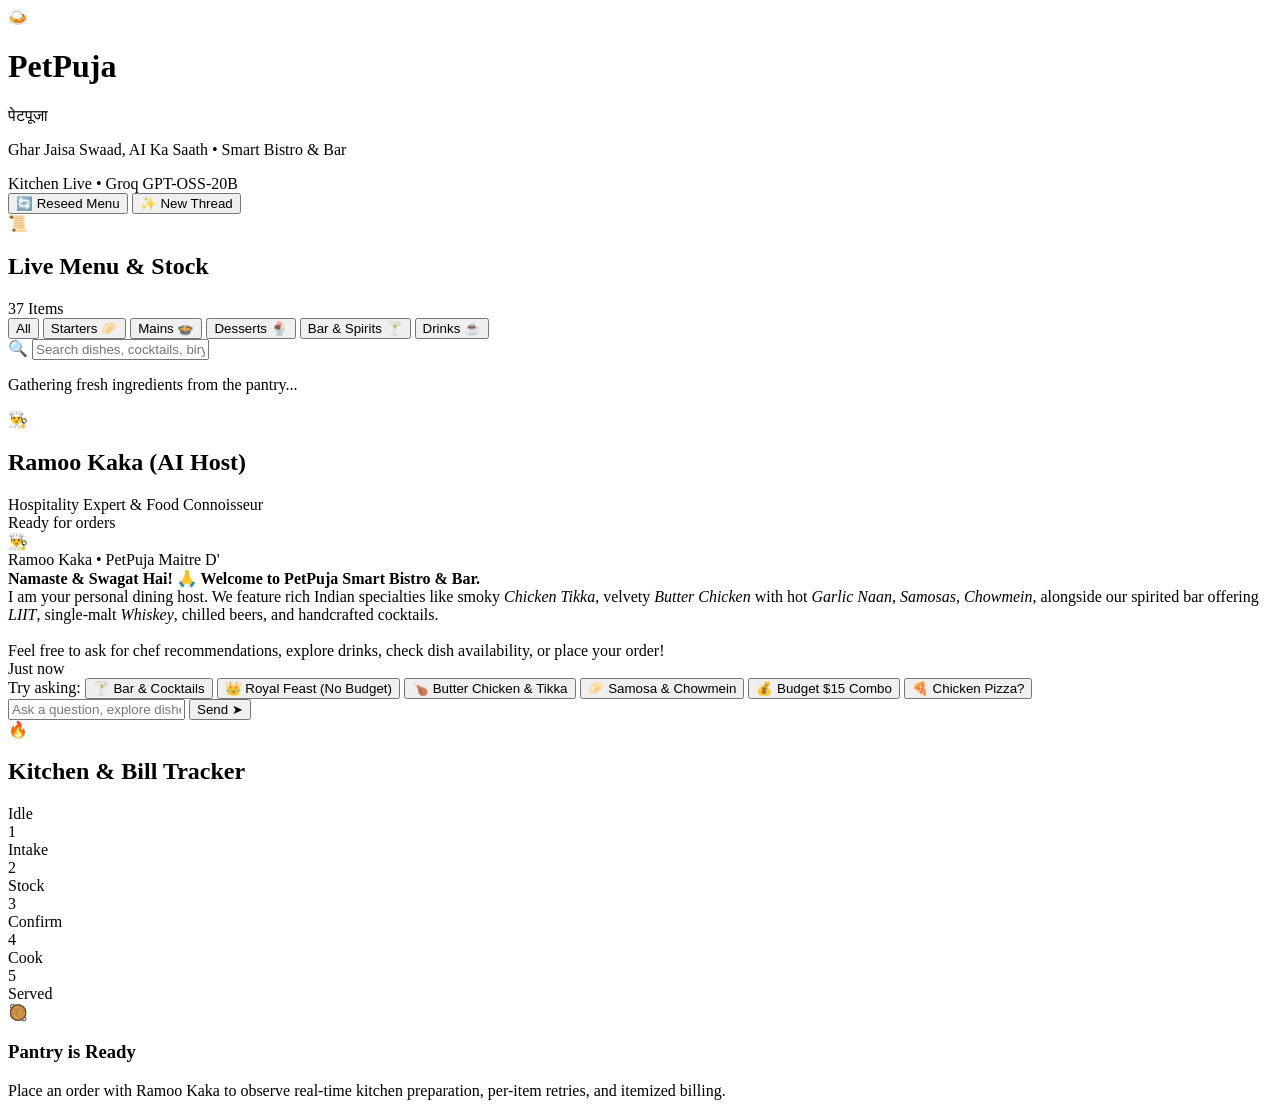
==== public/index.html @ d07ff6c9 "Configure PetPuja for complete serverless deployment on Vercel" ====
<!DOCTYPE html>
<html lang="en">
<head>
  <meta charset="UTF-8">
  <meta name="viewport" content="width=device-width, initial-scale=1.0">
  <title>PetPuja — AI Bistro & Bar | Swagat Hai!</title>
  <meta name="description" content="Welcome to PetPuja, where culinary hospitality meets state-of-the-art AI. Explore our live menu, get chef recommendations, and track your kitchen orders in real time.">
  <link rel="preconnect" href="https://fonts.googleapis.com">
  <link rel="preconnect" href="https://fonts.gstatic.com" crossorigin>
  <link href="https://fonts.googleapis.com/css2?family=Outfit:wght@400;500;600;700;800&family=Plus+Jakarta+Sans:wght@300;400;500;600;700&display=swap" rel="stylesheet">
  <link rel="stylesheet" href="/style.css">
</head>
<body>
  <div class="ambient-glow glow-1"></div>
  <div class="ambient-glow glow-2"></div>
  
  <div class="app-container">
    <!-- Top Header -->
    <header class="app-header" id="appHeader">
      <div class="brand-block">
        <div class="brand-icon">🍛</div>
        <div class="brand-text">
          <div class="brand-title-wrap">
            <h1 class="brand-name">PetPuja</h1>
            <span class="brand-devanagari">पेटपूजा</span>
          </div>
          <p class="brand-tagline">Ghar Jaisa Swaad, AI Ka Saath • Smart Bistro & Bar</p>
        </div>
      </div>

      <div class="header-status-panel">
        <div class="status-indicator-badge online" id="serverStatusBadge">
          <span class="pulse-dot"></span>
          <span class="status-label">Kitchen Live • Groq GPT-OSS-20B</span>
        </div>
        <button class="btn btn-subtle" id="resetDbBtn" title="Reset and reseed database inventory">
          <span class="btn-icon">🔄</span> Reseed Menu
        </button>
        <button class="btn btn-subtle" id="clearChatBtn" title="Start a fresh chat thread">
          <span class="btn-icon">✨</span> New Thread
        </button>
      </div>
    </header>

    <!-- Main 3-Column Layout -->
    <main class="main-layout" id="mainLayout">
      
      <!-- Left Column: Interactive Menu Explorer -->
      <section class="panel menu-panel" id="menuPanel" aria-label="Restaurant Menu">
        <div class="panel-header">
          <div class="panel-title-wrap">
            <span class="panel-icon">📜</span>
            <h2 class="panel-title">Live Menu & Stock</h2>
          </div>
          <span class="badge badge-accent" id="menuCountBadge">37 Items</span>
        </div>

        <div class="category-tabs-container" id="categoryTabs">
          <button class="tab-btn active" data-category="all" id="tabAll">All</button>
          <button class="tab-btn" data-category="starter" id="tabStarter">Starters 🥟</button>
          <button class="tab-btn" data-category="main" id="tabMain">Mains 🍲</button>
          <button class="tab-btn" data-category="dessert" id="tabDessert">Desserts 🍨</button>
          <button class="tab-btn" data-category="bar" id="tabBar">Bar & Spirits 🍸</button>
          <button class="tab-btn" data-category="drink" id="tabDrink">Drinks ☕</button>
        </div>

        <div class="menu-search-wrap">
          <span class="search-icon">🔍</span>
          <input type="text" id="menuSearchInput" class="menu-search-input" placeholder="Search dishes, cocktails, biryani, starters...">
        </div>

        <div class="menu-items-scroll" id="menuItemsList">
          <!-- Dynamically populated menu cards -->
          <div class="loading-state">
            <div class="spinner"></div>
            <p>Gathering fresh ingredients from the pantry...</p>
          </div>
        </div>
      </section>

      <!-- Center Column: Conversational AI Host Chat -->
      <section class="panel chat-panel" id="chatPanel" aria-label="AI Dining Host Chat">
        <div class="panel-header chat-header">
          <div class="host-profile">
            <div class="host-avatar">👨‍🍳</div>
            <div class="host-info">
              <h2 class="host-name">Ramoo Kaka (AI Host)</h2>
              <span class="host-subtitle">Hospitality Expert & Food Connoisseur</span>
            </div>
          </div>
          <div class="active-turn-pill" id="activeTurnPill">Ready for orders</div>
        </div>

        <!-- Chat Conversation Stream -->
        <div class="chat-messages-stream" id="chatMessagesStream">
          <!-- Welcome Message -->
          <div class="message-bubble agent-message" id="welcomeMessage">
            <div class="msg-avatar">👨‍🍳</div>
            <div class="msg-body">
              <div class="msg-sender">Ramoo Kaka • PetPuja Maitre D'</div>
              <div class="msg-text">
                <strong>Namaste & Swagat Hai! 🙏 Welcome to PetPuja Smart Bistro & Bar.</strong><br>
                I am your personal dining host. We feature rich Indian specialties like smoky <em>Chicken Tikka</em>, velvety <em>Butter Chicken</em> with hot <em>Garlic Naan</em>, <em>Samosas</em>, <em>Chowmein</em>, alongside our spirited bar offering <em>LIIT</em>, single-malt <em>Whiskey</em>, chilled beers, and handcrafted cocktails.<br><br>
                Feel free to ask for chef recommendations, explore drinks, check dish availability, or place your order!
              </div>
              <div class="msg-timestamp" id="welcomeTimestamp">Just now</div>
            </div>
          </div>
        </div>

        <!-- Quick Starter Recommendation Chips -->
        <div class="quick-chips-bar" id="quickChipsBar">
          <span class="chips-label">Try asking:</span>
          <button class="chip-btn" data-query="What do you have in the bar? Tell me about your cocktails and whiskey.">🍸 Bar & Cocktails</button>
          <button class="chip-btn" data-query="Suggest a royal feast! I have no issue of budget.">👑 Royal Feast (No Budget)</button>
          <button class="chip-btn" data-query="Tell me about your chicken tikka and butter chicken with garlic naan.">🍗 Butter Chicken & Tikka</button>
          <button class="chip-btn" data-query="What starters do you have? Samosa or chowmein?">🥟 Samosa & Chowmein</button>
          <button class="chip-btn" data-query="I have 15 dollars, what is the best Indian combo?">💰 Budget $15 Combo</button>
          <button class="chip-btn" data-query="Is chicken pizza available?">🍕 Chicken Pizza?</button>
        </div>

        <!-- Chat Input Form -->
        <form class="chat-input-form" id="chatForm">
          <div class="input-container">
            <input type="text" id="chatInput" class="chat-input" placeholder="Ask a question, explore dishes, or say 'I would like 2 burgers'..." autocomplete="off">
            <button type="submit" class="btn btn-primary send-btn" id="sendBtn">
              <span>Send</span>
              <span class="send-icon">➤</span>
            </button>
          </div>
        </form>
      </section>

      <!-- Right Column: Kitchen Live Tracker & Digital Receipt -->
      <section class="panel tracker-panel" id="trackerPanel" aria-label="Kitchen Tracker and Receipt">
        <div class="panel-header">
          <div class="panel-title-wrap">
            <span class="panel-icon">🔥</span>
            <h2 class="panel-title">Kitchen & Bill Tracker</h2>
          </div>
          <span class="badge badge-pulse" id="orderStateBadge">Idle</span>
        </div>

        <!-- Workflow Stepper Indicator -->
        <div class="workflow-stepper" id="workflowStepper">
          <div class="step-node active" id="stepIntake">
            <div class="step-circle">1</div>
            <span class="step-text">Intake</span>
          </div>
          <div class="step-connector" id="conn1"></div>
          <div class="step-node" id="stepValidate">
            <div class="step-circle">2</div>
            <span class="step-text">Stock</span>
          </div>
          <div class="step-connector" id="conn2"></div>
          <div class="step-node" id="stepConfirm">
            <div class="step-circle">3</div>
            <span class="step-text">Confirm</span>
          </div>
          <div class="step-connector" id="conn3"></div>
          <div class="step-node" id="stepCook">
            <div class="step-circle">4</div>
            <span class="step-text">Cook</span>
          </div>
          <div class="step-connector" id="conn4"></div>
          <div class="step-node" id="stepServe">
            <div class="step-circle">5</div>
            <span class="step-text">Served</span>
          </div>
        </div>

        <!-- Dynamic Content Area: Idle / Confirmation / Cooking / Receipt -->
        <div class="tracker-content-area" id="trackerContentArea">
          
          <!-- Idle Placeholder -->
          <div class="tracker-idle-view" id="trackerIdleView">
            <div class="idle-graphic">🥘</div>
            <h3>Pantry is Ready</h3>
            <p>Place an order with Ramoo Kaka to observe real-time kitchen preparation, per-item retries, and itemized billing.</p>
          </div>

          <!-- Human-In-The-Loop Confirmation Card (Active when Interrupted) -->
          <div class="confirmation-card" id="confirmationCard" style="display: none;">
            <div class="card-alert-header">
              <span class="alert-icon">⚠️</span>
              <div class="alert-text">
                <h4>Human-in-the-Loop Confirmation</h4>
                <p>Please review your order before it hits the tandoor!</p>
              </div>
            </div>

            <div class="confirm-items-list" id="confirmItemsList">
              <!-- Itemized lines will be injected here -->
            </div>

            <div class="confirm-total-row">
              <span>Total Bill Amount:</span>
              <strong id="confirmTotalAmount">$0.00</strong>
            </div>

            <div class="confirm-actions-row">
              <button class="btn btn-confirm-yes" id="btnConfirmYes">
                <span>✓ Confirm & Send to Kitchen</span>
              </button>
              <button class="btn btn-confirm-no" id="btnConfirmNo">
                <span>✕ Cancel Order</span>
              </button>
            </div>
          </div>

          <!-- Per-Item Live Kitchen Board -->
          <div class="kitchen-live-board" id="kitchenLiveBoard" style="display: none;">
            <div class="board-header">
              <h4>Active Kitchen Stations</h4>
              <span class="badge badge-warning" id="retryCounterBadge">0 Retries</span>
            </div>
            <div class="item-progress-list" id="itemProgressList">
              <!-- Per-item cards will be injected here -->
            </div>
          </div>

          <!-- Authentic Thermal Digital Receipt -->
          <div class="thermal-receipt" id="thermalReceipt" style="display: none;">
            <div class="receipt-tear-edge top"></div>
            <div class="receipt-body">
              <div class="receipt-header">
                <h3>PETPUJA BISTRO & BAR</h3>
                <p class="receipt-sub">Authentic Flavors • AI Kitchen</p>
                <p class="receipt-timestamp" id="receiptTimestamp">Date: 2026-09-17 • Bill #8492</p>
              </div>
              <div class="receipt-divider">----------------------------------------</div>
              <div class="receipt-table-header">
                <span>ITEM</span>
                <span>QTY</span>
                <span>PRICE</span>
                <span>TOTAL</span>
              </div>
              <div class="receipt-divider">----------------------------------------</div>
              <div class="receipt-lines" id="receiptLines">
                <!-- Itemized receipts -->
              </div>
              <div class="receipt-divider">----------------------------------------</div>
              <div class="receipt-total-row">
                <span>GRAND TOTAL:</span>
                <span id="receiptGrandTotal">$0.00</span>
              </div>
              <div class="receipt-footer">
                <p>⭐⭐⭐⭐⭐</p>
                <p>Dhanyawaad! Thank you for dining with PetPuja.</p>
                <div class="receipt-barcode">||||| | |||| ||| |||||| ||||| |||</div>
              </div>
            </div>
            <div class="receipt-tear-edge bottom"></div>
            <button class="btn btn-print-receipt" id="printReceiptBtn">🖨️ Print Receipt</button>
          </div>

        </div>
      </section>

    </main>
  </div>

  <script src="/app.js"></script>
</body>
</html>
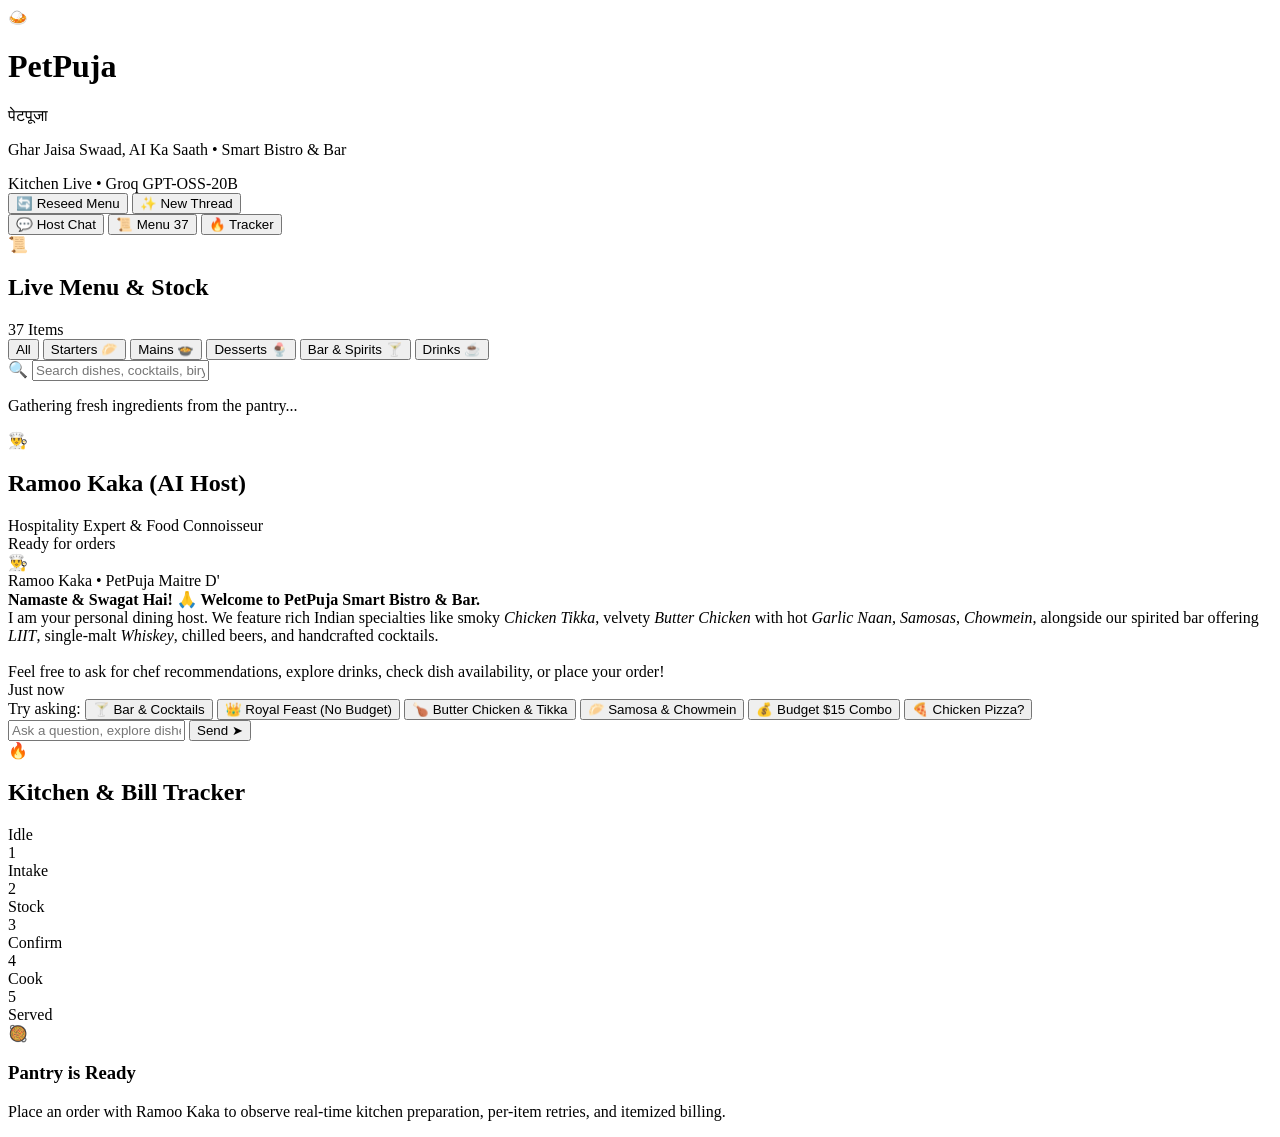
==== commit fa6ab1ce: "feat(ui): add mobile responsive navigation, tab switcher, and layout optimizations" ====
--- a/public/index.html
+++ b/public/index.html
@@ -31,16 +31,34 @@
       <div class="header-status-panel">
         <div class="status-indicator-badge online" id="serverStatusBadge">
           <span class="pulse-dot"></span>
-          <span class="status-label">Kitchen Live • Groq GPT-OSS-20B</span>
+          <span class="status-label"><span class="status-live-text">Kitchen Live</span><span class="status-model-text"> • Groq GPT-OSS-20B</span></span>
         </div>
         <button class="btn btn-subtle" id="resetDbBtn" title="Reset and reseed database inventory">
-          <span class="btn-icon">🔄</span> Reseed Menu
+          <span class="btn-icon">🔄</span><span class="btn-text"> Reseed Menu</span>
         </button>
         <button class="btn btn-subtle" id="clearChatBtn" title="Start a fresh chat thread">
-          <span class="btn-icon">✨</span> New Thread
+          <span class="btn-icon">✨</span><span class="btn-text"> New Thread</span>
         </button>
       </div>
     </header>
+
+    <!-- Mobile View Switcher (Visible on mobile/tablet <= 900px) -->
+    <nav class="mobile-nav-bar" id="mobileNavBar" aria-label="Mobile Navigation">
+      <button class="mobile-nav-btn active" id="mobileTabChat" data-target="chatPanel" aria-selected="true" role="tab">
+        <span class="mobile-nav-icon">💬</span>
+        <span class="mobile-nav-label">Host Chat</span>
+      </button>
+      <button class="mobile-nav-btn" id="mobileTabMenu" data-target="menuPanel" aria-selected="false" role="tab">
+        <span class="mobile-nav-icon">📜</span>
+        <span class="mobile-nav-label">Menu</span>
+        <span class="mobile-nav-badge" id="menuMobileBadge">37</span>
+      </button>
+      <button class="mobile-nav-btn" id="mobileTabTracker" data-target="trackerPanel" aria-selected="false" role="tab">
+        <span class="mobile-nav-icon">🔥</span>
+        <span class="mobile-nav-label">Tracker</span>
+        <span class="mobile-nav-badge pulse" id="trackerMobileBadge" style="display: none;">•</span>
+      </button>
+    </nav>
 
     <!-- Main 3-Column Layout -->
     <main class="main-layout" id="mainLayout">
@@ -79,7 +97,7 @@
       </section>
 
       <!-- Center Column: Conversational AI Host Chat -->
-      <section class="panel chat-panel" id="chatPanel" aria-label="AI Dining Host Chat">
+      <section class="panel chat-panel active-panel" id="chatPanel" aria-label="AI Dining Host Chat">
         <div class="panel-header chat-header">
           <div class="host-profile">
             <div class="host-avatar">👨‍🍳</div>
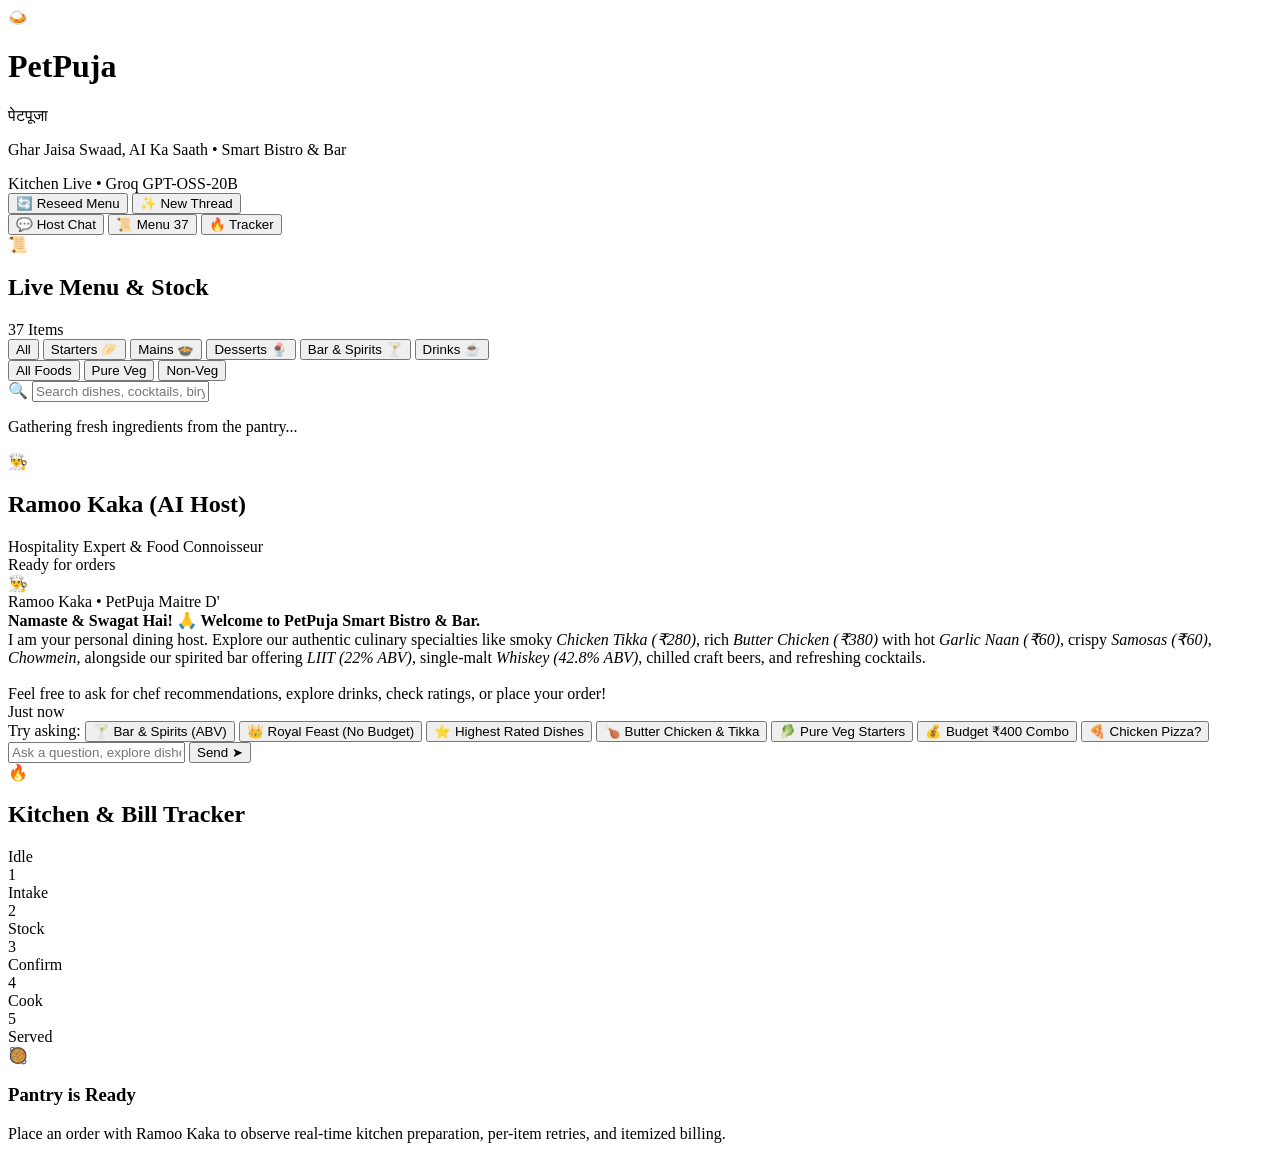
==== commit d0b1b72e: "feat: add INR pricing, dish imagery, selective spice levels, alcohol ABV, ratings, and veg/non-veg f" ====
--- a/public/index.html
+++ b/public/index.html
@@ -82,6 +82,13 @@
           <button class="tab-btn" data-category="drink" id="tabDrink">Drinks ☕</button>
         </div>
 
+        <!-- Dietary Filter Toggle (All / Pure Veg / Non-Veg) -->
+        <div class="dietary-filter-bar" id="dietaryFilterBar">
+          <button class="diet-btn active" data-diet="all" id="dietAll">All Foods</button>
+          <button class="diet-btn" data-diet="veg" id="dietVeg"><span class="diet-indicator veg"></span> Pure Veg</button>
+          <button class="diet-btn" data-diet="non-veg" id="dietNonVeg"><span class="diet-indicator non-veg"></span> Non-Veg</button>
+        </div>
+
         <div class="menu-search-wrap">
           <span class="search-icon">🔍</span>
           <input type="text" id="menuSearchInput" class="menu-search-input" placeholder="Search dishes, cocktails, biryani, starters...">
@@ -118,8 +125,8 @@
               <div class="msg-sender">Ramoo Kaka • PetPuja Maitre D'</div>
               <div class="msg-text">
                 <strong>Namaste & Swagat Hai! 🙏 Welcome to PetPuja Smart Bistro & Bar.</strong><br>
-                I am your personal dining host. We feature rich Indian specialties like smoky <em>Chicken Tikka</em>, velvety <em>Butter Chicken</em> with hot <em>Garlic Naan</em>, <em>Samosas</em>, <em>Chowmein</em>, alongside our spirited bar offering <em>LIIT</em>, single-malt <em>Whiskey</em>, chilled beers, and handcrafted cocktails.<br><br>
-                Feel free to ask for chef recommendations, explore drinks, check dish availability, or place your order!
+                I am your personal dining host. Explore our authentic culinary specialties like smoky <em>Chicken Tikka (₹280)</em>, rich <em>Butter Chicken (₹380)</em> with hot <em>Garlic Naan (₹60)</em>, crispy <em>Samosas (₹60)</em>, <em>Chowmein</em>, alongside our spirited bar offering <em>LIIT (22% ABV)</em>, single-malt <em>Whiskey (42.8% ABV)</em>, chilled craft beers, and refreshing cocktails.<br><br>
+                Feel free to ask for chef recommendations, explore drinks, check ratings, or place your order!
               </div>
               <div class="msg-timestamp" id="welcomeTimestamp">Just now</div>
             </div>
@@ -129,11 +136,12 @@
         <!-- Quick Starter Recommendation Chips -->
         <div class="quick-chips-bar" id="quickChipsBar">
           <span class="chips-label">Try asking:</span>
-          <button class="chip-btn" data-query="What do you have in the bar? Tell me about your cocktails and whiskey.">🍸 Bar & Cocktails</button>
+          <button class="chip-btn" data-query="What do you have in the bar? Tell me about your cocktails, ABV and whiskey.">🍸 Bar & Spirits (ABV)</button>
           <button class="chip-btn" data-query="Suggest a royal feast! I have no issue of budget.">👑 Royal Feast (No Budget)</button>
+          <button class="chip-btn" data-query="Tell me about your highest rated dishes. What has 4.9 stars?">⭐ Highest Rated Dishes</button>
           <button class="chip-btn" data-query="Tell me about your chicken tikka and butter chicken with garlic naan.">🍗 Butter Chicken & Tikka</button>
-          <button class="chip-btn" data-query="What starters do you have? Samosa or chowmein?">🥟 Samosa & Chowmein</button>
-          <button class="chip-btn" data-query="I have 15 dollars, what is the best Indian combo?">💰 Budget $15 Combo</button>
+          <button class="chip-btn" data-query="What pure veg starters do you have?">🥬 Pure Veg Starters</button>
+          <button class="chip-btn" data-query="I have a budget of ₹400, what is the best Indian combo?">💰 Budget ₹400 Combo</button>
           <button class="chip-btn" data-query="Is chicken pizza available?">🍕 Chicken Pizza?</button>
         </div>
 
@@ -213,7 +221,7 @@
 
             <div class="confirm-total-row">
               <span>Total Bill Amount:</span>
-              <strong id="confirmTotalAmount">$0.00</strong>
+              <strong id="confirmTotalAmount">₹0.00</strong>
             </div>
 
             <div class="confirm-actions-row">
@@ -260,7 +268,7 @@
               <div class="receipt-divider">----------------------------------------</div>
               <div class="receipt-total-row">
                 <span>GRAND TOTAL:</span>
-                <span id="receiptGrandTotal">$0.00</span>
+                <span id="receiptGrandTotal">₹0.00</span>
               </div>
               <div class="receipt-footer">
                 <p>⭐⭐⭐⭐⭐</p>
